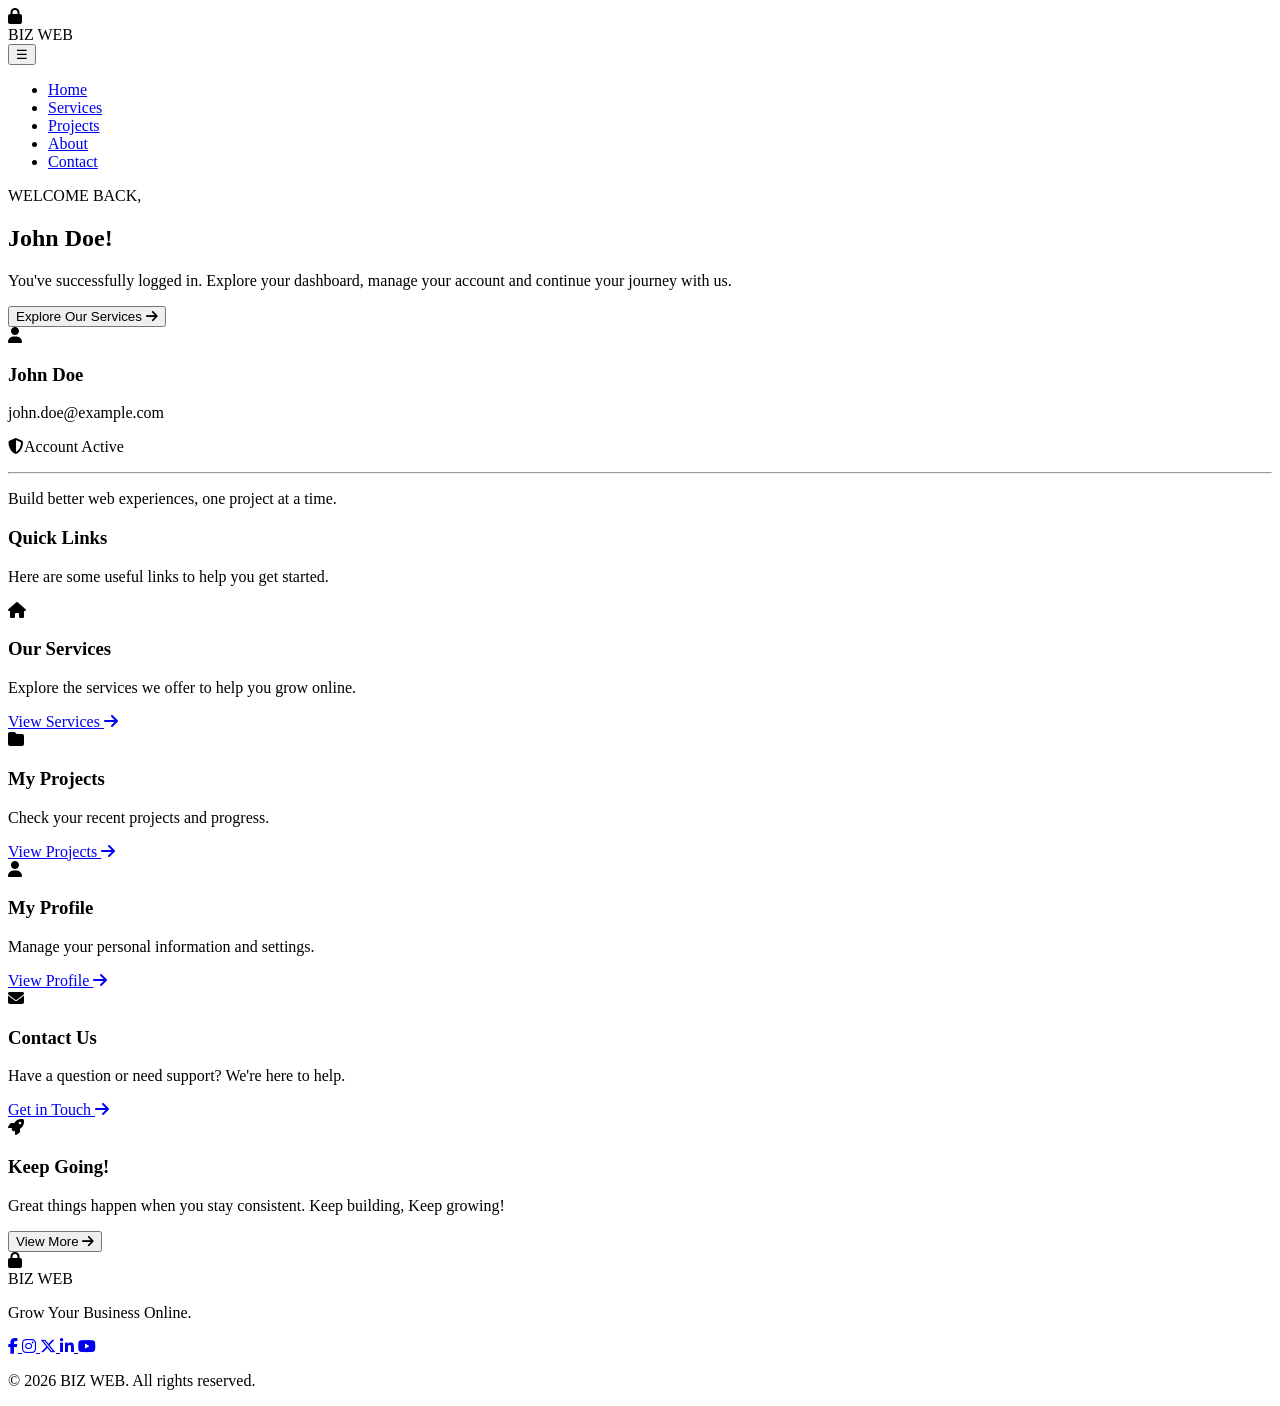
==== index.html @ c4da62b1 "Add initial HTML structure for BIZ Web Dashboard" ====
<!DOCTYPE html>
<html lang="en">
<head>
 <meta charset="UTF-8">
 <meta name="viewport" content="width=device-width, initial-scale=1">
 <title>BIZ WEB DASHBOARD</title>
 <link rel="stylesheet"
      href="https://cdnjs.cloudflare.com/ajax/libs/font-awesome/6.5.2/css/all.min.css">
 <link rel="stylesheet" href="dashboard.css">
</head>
<body>
 <header>
  <nav>
   <div class="dashboard-logo">
    <i class="fas fa-lock"></i>
   </div>
   <div class="dashboard-name">BIZ <span class="highlight">WEB</span></div>
   <button id="menu-toggle">☰</button>
       <ul id="nav-menu">
        <li>
         <a href="index.html">Home</a>
        </li>
        <li>
         <a href="services.html"> Services</a>
        </li>
        <li>
         <a href="projects.html">Projects</a>
        </li>
        <li>
         <a href="about.html">About</a>
        </li>
        <li>
         <a href="contact.html">Contact</a>
        </li>
       </ul>
  </nav>
 </header>
 <main>
  <section id="dashboard-hero">
   <p class="eyebrow">WELCOME BACK,</p>
   <h2>John Doe!</h2>
   <p>You've successfully logged in. Explore your dashboard, manage your account and continue your journey with us. </p>
      <button id="explore-our-services">Explore Our Services <i class="fas fa-arrow-right"></i></button>
   <div class="dashboard-container">
    <div class="dashboard-card">
     <div class="card-icon">
      <i class="fas fa-user"></i>
     </div>
     <h3>John Doe</h3>
     <p>john.doe@example.com</p>
     <p class="account-status">
      <i class="fas fa-shield-halved"></i><span>Account Active</span></p>
      <hr>
      <p class="account-description">Build better web experiences, one project at a time.</p>
    </div>
   </div>
  </section>
  <section id="quick-hero">
   <h3>Quick Links</h3>
   <p>Here are some useful links to help you get started.</p>
   <div class="quick-container">
    <div class="quick-card">
     <div class="card-icon">
      <i class="fas fa-house"></i>
     </div>
     <h3>Our Services</h3>
     <p>Explore the services we offer to help you grow online.</p>
     <a href="services.html">View Services <i class="fas fa-arrow-right"></i></a>
    </div>
    <div class="quick-card">
     <div class="card-icon">
      <i class="fas fa-folder"></i>
     </div>
     <h3>My Projects</h3>
     <p>Check your recent projects and progress.</p>
     <a href="projects.html">View Projects <i class="fas fa-arrow-right"></i></a>
    </div>
    <div class="quick-card">
     <div class="card-icon">
      <i class="fas fa-user"></i>
     </div>
     <h3>My Profile</h3>
     <p>Manage your personal information and settings.</p>
     <a href="about.html">View Profile <i class="fas fa-arrow-right"></i></a>
    </div>
    <div class="quick-card">
     <div class="card-icon">
      <i class="fas fa-envelope"></i>
     </div>
     <h3>Contact Us</h3>
     <p>Have a question or need support? We're here to help.</p>
     <a href="contact.html">Get in Touch <i class="fas fa-arrow-right"></i></a>
    </div>
   </div>
  </section>
  <section id="cta-hero">
   <div class="cta-icon">
    <i class="fas fa-rocket"></i>
   </div>
   <h3>Keep Going!</h3>
   <p>Great things happen when you stay consistent. Keep building, Keep growing!</p>
   <button id="view-more">View More <i class="fas fa-arrow-right"></i></button>
  </section>
  </main>
      <footer class="site-footer">
      <div class="container-grid">
   <div class="footer-brand">
   <div class="logo">
    <i class="fas fa-lock"></i>
   </div>
   <div class="dashboard-name">BIZ WEB</div>
   <p class="eyebrow">Grow Your Business Online.</p>
   </div>
  <div class="contact-socials">
<a href="#" aria-label="Facebook">
        <i class="fa-brands fa-facebook-f"></i>
    </a>

    <a href="#" aria-label="Instagram">
        <i class="fa-brands fa-instagram"></i>
    </a>

    <a href="#" aria-label="X">
        <i class="fa-brands fa-x-twitter"></i>
    </a>

    <a href="#" aria-label="LinkedIn">
        <i class="fa-brands fa-linkedin-in"></i>
    </a>
    <a href="#" aria-label="YouTube">
     <i class="fa-brands fa-youtube"></i>
    </a>
    <p>© 2026 BIZ WEB. All rights reserved.</p>
</div>
</div>
</footer>
<script src="dashboard.js"></script>
</body>
</html>
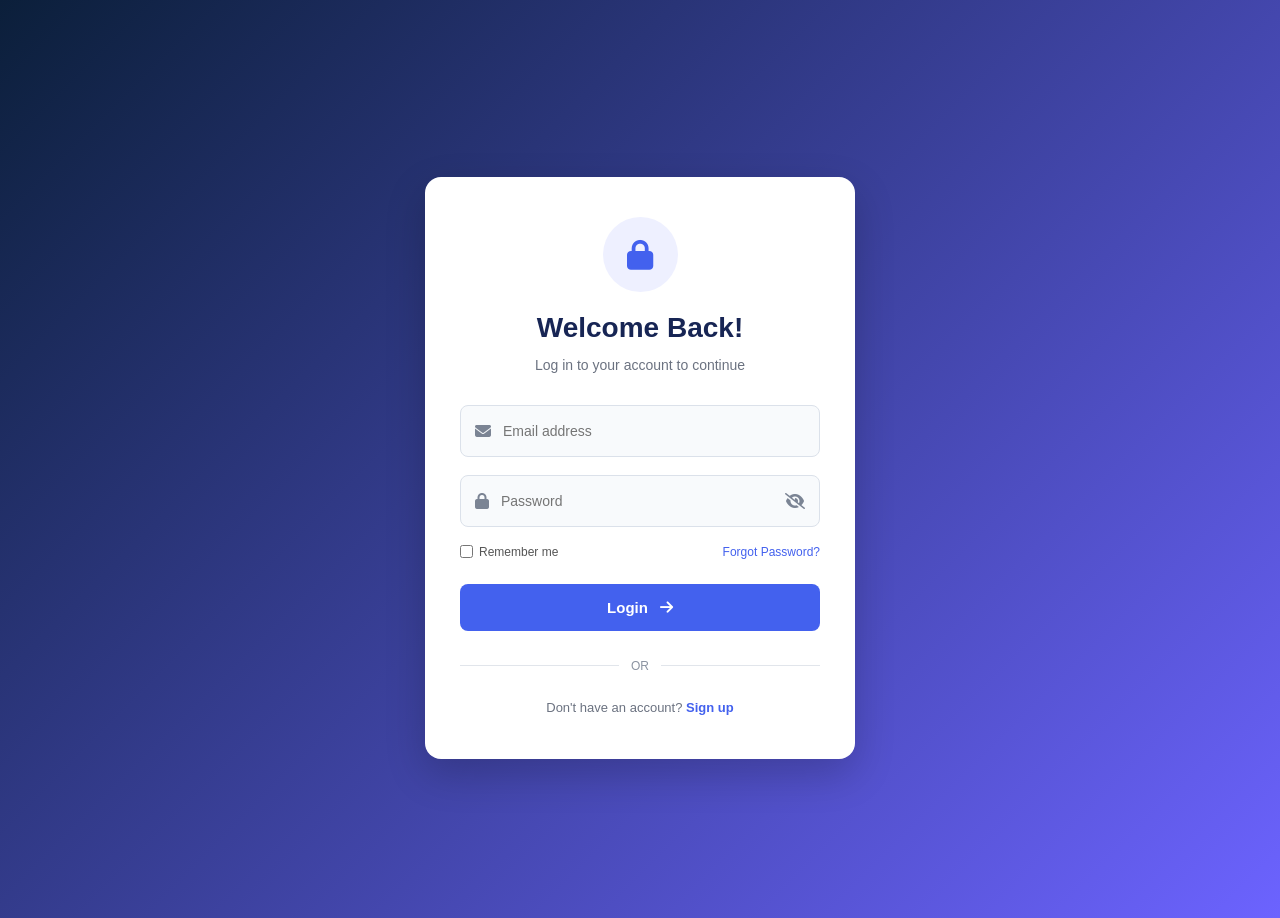
==== commit 41b78fbd: "Rename login.html to index.html" ====
--- a/index.html
+++ b/index.html
@@ -3,138 +3,54 @@
 <head>
  <meta charset="UTF-8">
  <meta name="viewport" content="width=device-width, initial-scale=1">
- <title>BIZ WEB DASHBOARD</title>
  <link rel="stylesheet"
       href="https://cdnjs.cloudflare.com/ajax/libs/font-awesome/6.5.2/css/all.min.css">
- <link rel="stylesheet" href="dashboard.css">
+ <link rel="stylesheet" href="login.css">
+ <title>Login Page</title>
 </head>
 <body>
  <header>
   <nav>
-   <div class="dashboard-logo">
-    <i class="fas fa-lock"></i>
-   </div>
-   <div class="dashboard-name">BIZ <span class="highlight">WEB</span></div>
-   <button id="menu-toggle">☰</button>
-       <ul id="nav-menu">
-        <li>
-         <a href="index.html">Home</a>
-        </li>
-        <li>
-         <a href="services.html"> Services</a>
-        </li>
-        <li>
-         <a href="projects.html">Projects</a>
-        </li>
-        <li>
-         <a href="about.html">About</a>
-        </li>
-        <li>
-         <a href="contact.html">Contact</a>
-        </li>
-       </ul>
-  </nav>
+   <ul id="nav-menu">
+    <li>
+     <a href="dashboard.html"></a>
+    </li>
+   </ul>
+   </nav>
  </header>
  <main>
-  <section id="dashboard-hero">
-   <p class="eyebrow">WELCOME BACK,</p>
-   <h2>John Doe!</h2>
-   <p>You've successfully logged in. Explore your dashboard, manage your account and continue your journey with us. </p>
-      <button id="explore-our-services">Explore Our Services <i class="fas fa-arrow-right"></i></button>
-   <div class="dashboard-container">
-    <div class="dashboard-card">
-     <div class="card-icon">
-      <i class="fas fa-user"></i>
+   <section id="login-hero">
+    <div class="login-container">
+     <div class="login-card">
+      <div class="login-icon">
+       <i class="fa-solid fa-lock"></i>
+      </div>
+      <h2>Welcome Back!</h2>
+      <p>Log in to your account to continue</p>
+      <div class="email-container">
+       <i class="fas fa-envelope"></i>
+     <input type="email" id="email" placeholder="Email address" required>
+      </div>
+      <div class="password-container">
+       <i class="fas fa-lock"></i>
+       <input type="password" id="password" placeholder="Password" required>
+       <i class="fas fa-eye-slash" id="toggle-password"></i>
+      </div>
+      <div class="remember-forgot">
+      <label>
+       <input type="checkbox" id="remember-me">Remember me
+      </label>
+      <a href="forget-password.html">Forgot Password?</a>
+      </div>
+      <button id="login">Login <i class="fas fa-arrow-right"></i></button>
+      <p id="login-message"></p>
+      <p class="eyebrow"><span></span>OR<span></span></p>
+       <p class="signup-text">Don't have an account? <a href="sign-up.html">Sign up</a></p>
      </div>
-     <h3>John Doe</h3>
-     <p>john.doe@example.com</p>
-     <p class="account-status">
-      <i class="fas fa-shield-halved"></i><span>Account Active</span></p>
-      <hr>
-      <p class="account-description">Build better web experiences, one project at a time.</p>
     </div>
-   </div>
-  </section>
-  <section id="quick-hero">
-   <h3>Quick Links</h3>
-   <p>Here are some useful links to help you get started.</p>
-   <div class="quick-container">
-    <div class="quick-card">
-     <div class="card-icon">
-      <i class="fas fa-house"></i>
-     </div>
-     <h3>Our Services</h3>
-     <p>Explore the services we offer to help you grow online.</p>
-     <a href="services.html">View Services <i class="fas fa-arrow-right"></i></a>
-    </div>
-    <div class="quick-card">
-     <div class="card-icon">
-      <i class="fas fa-folder"></i>
-     </div>
-     <h3>My Projects</h3>
-     <p>Check your recent projects and progress.</p>
-     <a href="projects.html">View Projects <i class="fas fa-arrow-right"></i></a>
-    </div>
-    <div class="quick-card">
-     <div class="card-icon">
-      <i class="fas fa-user"></i>
-     </div>
-     <h3>My Profile</h3>
-     <p>Manage your personal information and settings.</p>
-     <a href="about.html">View Profile <i class="fas fa-arrow-right"></i></a>
-    </div>
-    <div class="quick-card">
-     <div class="card-icon">
-      <i class="fas fa-envelope"></i>
-     </div>
-     <h3>Contact Us</h3>
-     <p>Have a question or need support? We're here to help.</p>
-     <a href="contact.html">Get in Touch <i class="fas fa-arrow-right"></i></a>
-    </div>
-   </div>
-  </section>
-  <section id="cta-hero">
-   <div class="cta-icon">
-    <i class="fas fa-rocket"></i>
-   </div>
-   <h3>Keep Going!</h3>
-   <p>Great things happen when you stay consistent. Keep building, Keep growing!</p>
-   <button id="view-more">View More <i class="fas fa-arrow-right"></i></button>
-  </section>
-  </main>
-      <footer class="site-footer">
-      <div class="container-grid">
-   <div class="footer-brand">
-   <div class="logo">
-    <i class="fas fa-lock"></i>
-   </div>
-   <div class="dashboard-name">BIZ WEB</div>
-   <p class="eyebrow">Grow Your Business Online.</p>
-   </div>
-  <div class="contact-socials">
-<a href="#" aria-label="Facebook">
-        <i class="fa-brands fa-facebook-f"></i>
-    </a>
+   </section>
+   </main>
+ <script src="login.js"></script>
+</body>
 
-    <a href="#" aria-label="Instagram">
-        <i class="fa-brands fa-instagram"></i>
-    </a>
-
-    <a href="#" aria-label="X">
-        <i class="fa-brands fa-x-twitter"></i>
-    </a>
-
-    <a href="#" aria-label="LinkedIn">
-        <i class="fa-brands fa-linkedin-in"></i>
-    </a>
-    <a href="#" aria-label="YouTube">
-     <i class="fa-brands fa-youtube"></i>
-    </a>
-    <p>© 2026 BIZ WEB. All rights reserved.</p>
-</div>
-</div>
-</footer>
-<script src="dashboard.js"></script>
-</body>
 </html>
-  
--- a/login.css
+++ b/login.css
@@ -0,0 +1,226 @@
+:root {
+    --primary: #0b1f3a;       /* Main navy */
+    --primary-dark: #06152a;  /* Dark navy */
+    --secondary: #2f80ed;     /* Blue accent */
+    --accent: #f5b800;        /* Gold accent */
+    --white: #ffffff;
+    --text: #475467;
+    --light: #f1f3f5;
+    --border: #e3eae6;
+    --eyebrow: #2f80ed;
+    --heading: #0b1f3a;
+    --paragraph: #475467;
+    --stats-bg: #e3e7ed;
+}
+
+* {
+    margin: 0;
+    padding: 0;
+    box-sizing: border-box;
+}
+body {
+    font-family: Arial, sans-serif;
+    background: linear-gradient(135deg, #0b1f3a, #6c63ff);
+    min-height: 100vh;
+    color: #333;
+}
+/* Login Hero Section */
+#login-hero {
+    min-height: 100vh;
+    display: flex;
+    justify-content: center;
+    align-items: center;
+    padding: 30px 20px;
+}
+/* Login Container */
+.login-container {
+    width: 100%;
+    max-width: 430px;
+}
+/* Login Card */
+.login-card {
+    background-color: #ffffff;
+    padding: 40px 35px;
+    border-radius: 16px;
+    box-shadow: 0 15px 40px rgba(0, 0, 0, 0.2);
+    text-align: center;
+}
+
+/* Circular Lock Icon */
+.login-icon {
+    width: 75px;
+    height: 75px;
+    background-color: #eef0ff;
+    color: #4361ee;
+    border-radius: 50%;
+    display: flex;
+    justify-content: center;
+    align-items: center;
+    margin: 0 auto 20px;
+}
+.login-icon i {
+    font-size: 30px;
+}
+
+/* Welcome Heading */
+.login-card h2 {
+    font-size: 28px;
+    margin-bottom: 10px;
+    color: #172554;
+}
+
+/* Introductory Paragraph */
+.login-card > p:not(.eyebrow):not(.signup-text) {
+    font-size: 14px;
+    color: #6b7280;
+    margin-bottom: 28px;
+    line-height: 1.6;
+}
+
+/* Email and Password Containers */
+.email-container,
+.password-container {
+    width: 100%;
+    display: flex;
+    align-items: center;
+    gap: 12px;
+    background-color: #f8fafc;
+    border: 1px solid #dbe1ea;
+    border-radius: 8px;
+    padding: 0 14px;
+    margin-bottom: 18px;
+    height: 52px;
+}
+
+.email-container > i,
+.password-container > i:first-child {
+    color: #7b8494;
+    font-size: 16px;
+}
+
+/* Input Fields */
+.email-container input,
+.password-container input {
+    flex: 1;
+    min-width: 0;
+    width: 100%;
+    border: none;
+    outline: none;
+    background: transparent;
+    font-size: 14px;
+    color: #333;
+}
+
+/* Password Visibility Icon */
+#toggle-password {
+    cursor: pointer;
+    color: #7b8494;
+    font-size: 16px;
+}
+
+/* Remember Me and Forgot Password */
+.remember-forgot {
+    display: flex;
+    justify-content: space-between;
+    align-items: center;
+    gap: 10px;
+    margin: 5px 0 25px;
+    font-size: 12px;
+}
+
+.remember-forgot label {
+    display: flex;
+    align-items: center;
+    gap: 6px;
+    color: #555;
+}
+
+#remember-me {
+    accent-color: #4361ee;
+    cursor: pointer;
+}
+
+.remember-forgot a {
+    color: #4361ee;
+    text-decoration: none;
+}
+
+.remember-forgot a:hover {
+    text-decoration: underline;
+}
+
+/* Login Button */
+#login {
+    width: 100%;
+    padding: 15px;
+    border: none;
+    border-radius: 8px;
+    background-color: #4361ee;
+    color: #ffffff;
+    font-size: 15px;
+    font-weight: bold;
+    cursor: pointer;
+    display: flex;
+    justify-content: center;
+    align-items: center;
+    gap: 12px;
+    transition: background-color 0.3s ease;
+}
+
+#login:hover {
+    background-color: #3048c5;
+}
+
+/* OR Divider */
+.eyebrow {
+    display: flex;
+    align-items: center;
+    justify-content: center;
+    gap: 12px;
+    color: #8b93a1;
+    font-size: 12px;
+    margin: 25px 0;
+}
+
+.eyebrow span {
+    height: 1px;
+    flex: 1;
+    background-color: #e1e5eb;
+}
+
+/* Sign Up Paragraph */
+.signup-text {
+    font-size: 13px;
+    color: #6b7280;
+    line-height: 1.6;
+}
+
+.signup-text a {
+    color: #4361ee;
+    font-weight: bold;
+    text-decoration: none;
+}
+
+.signup-text a:hover {
+    text-decoration: underline;
+}
+
+
+/* Mobile Responsiveness */
+@media (max-width: 480px) {
+    #login-hero {
+        padding: 20px 15px;
+    }
+
+    .login-card {
+        padding: 35px 22px;
+    }
+
+    .login-card h2 {
+        font-size: 25px;
+    }
+
+    .remember-forgot {
+        font-size: 11px;
+    }
+}
